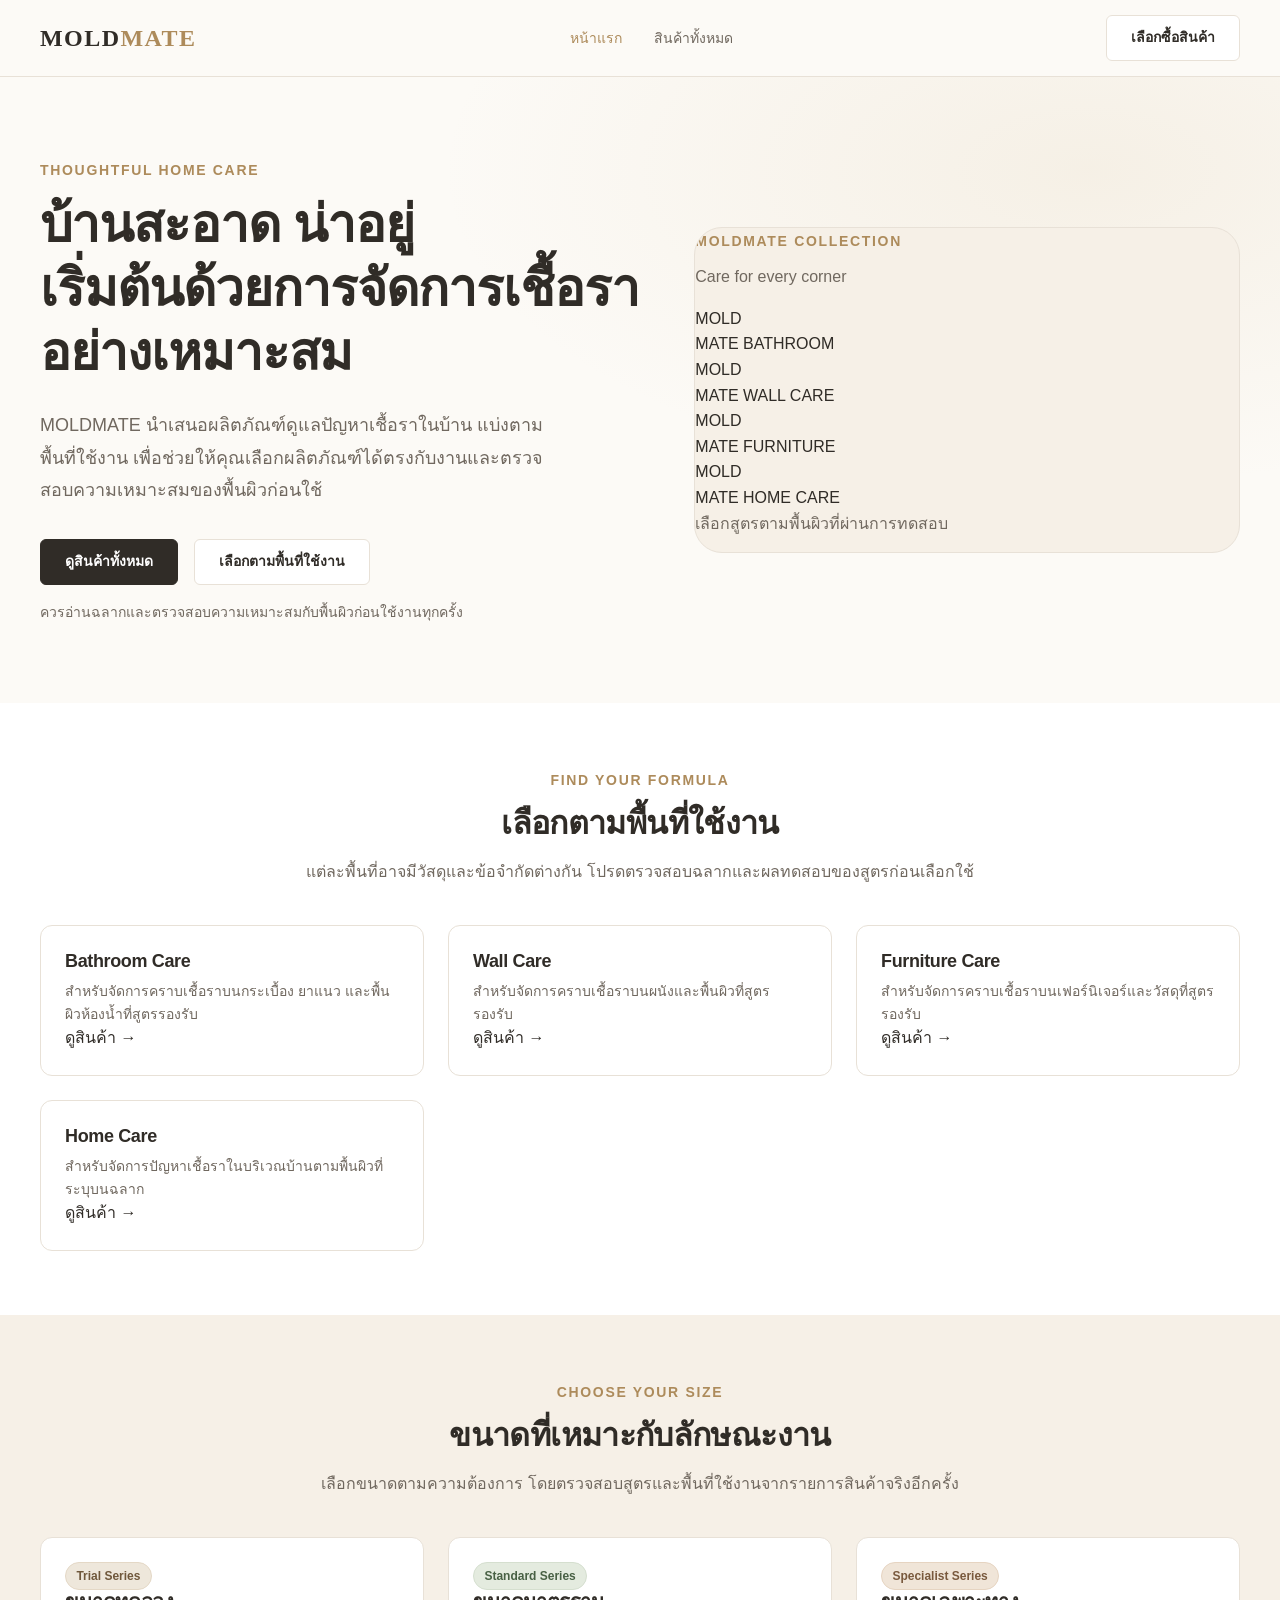
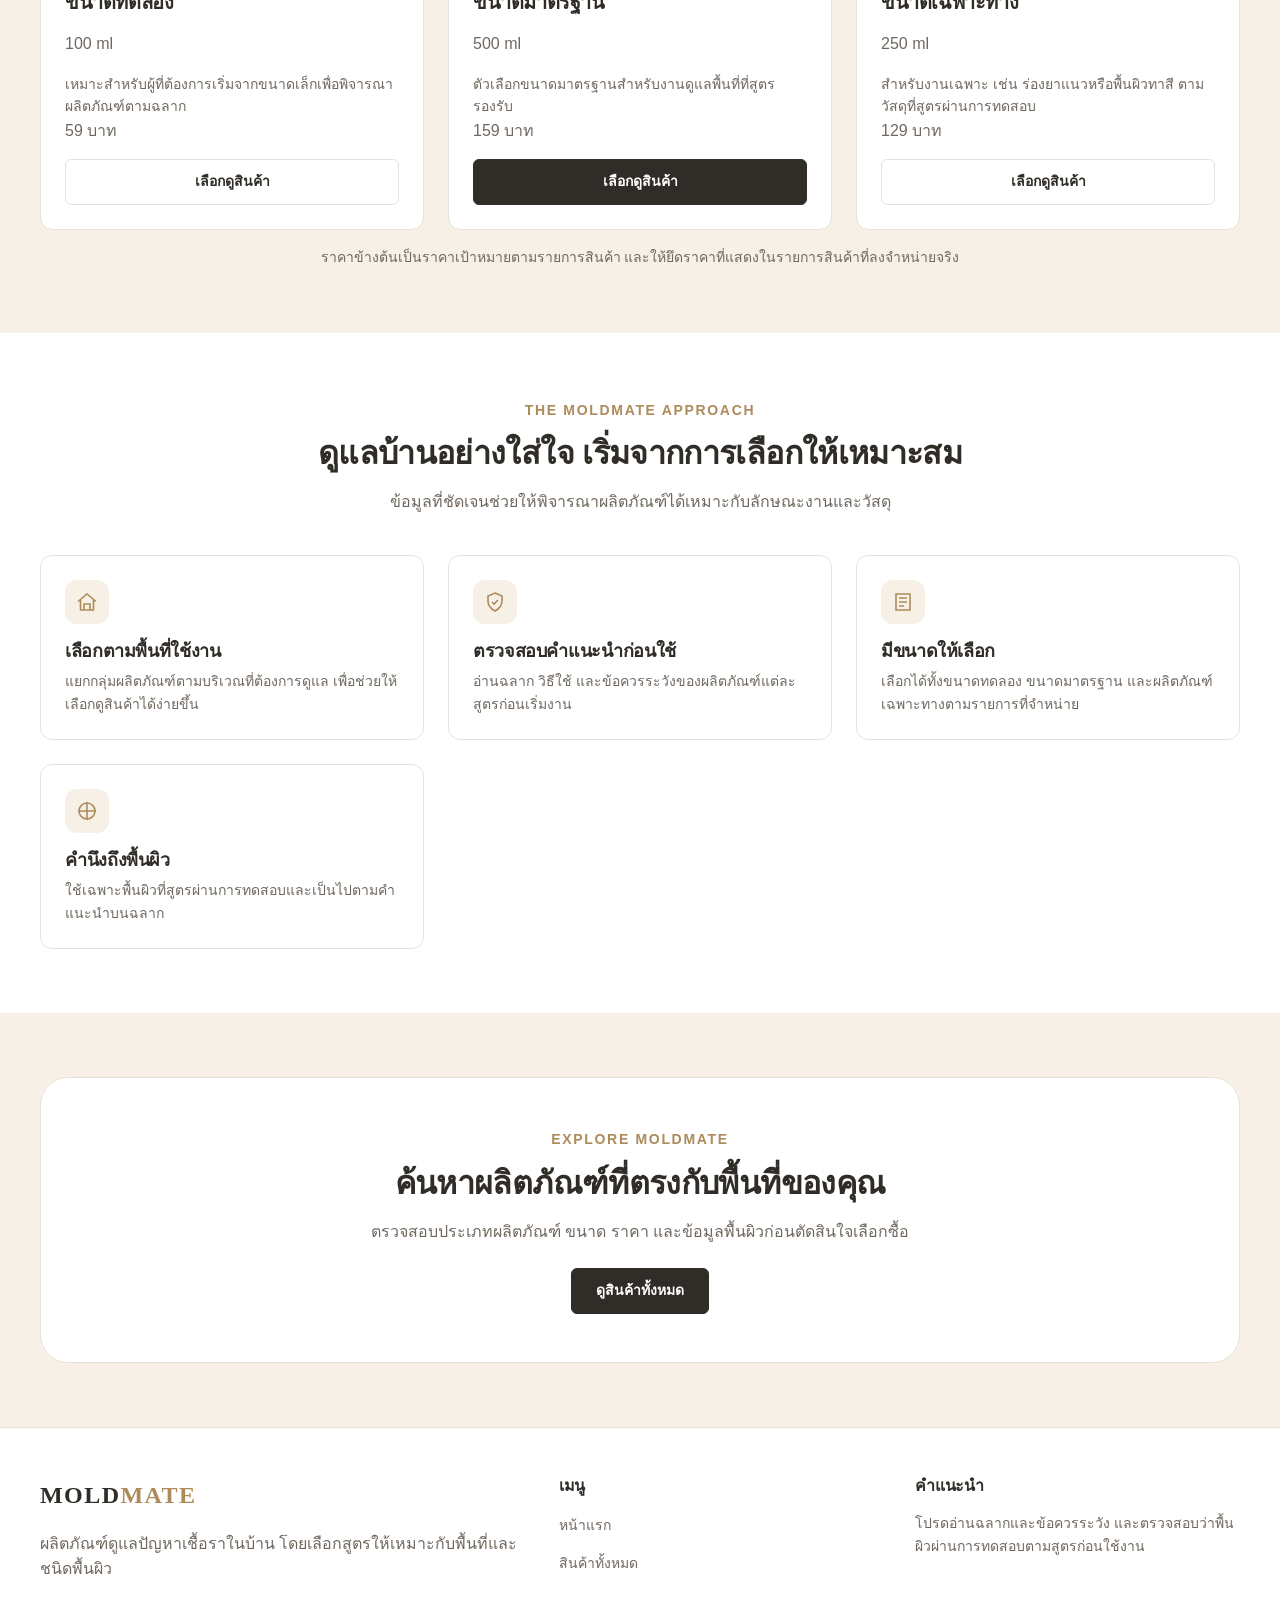
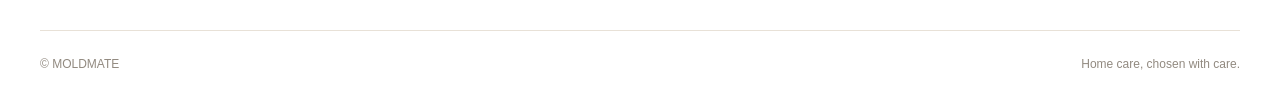
==== index.html @ 965f2d97 "Add files via upload" ====
<!doctype html>
<html lang="th">
<head>
  <meta charset="utf-8">
  <meta name="viewport" content="width=device-width, initial-scale=1">
  <meta name="theme-color" content="#fcfaf6">
  <meta name="description" content="MOLDMATE ผลิตภัณฑ์ดูแลปัญหาเชื้อราในบ้าน เลือกสูตรตามพื้นที่ใช้งานและชนิดพื้นผิวที่รองรับ">
  <title>MOLDMATE | บ้านสะอาด น่าอยู่</title>
  <link rel="stylesheet" href="style.css">
  <script src="script.js" defer></script>
</head>
<body>
  <header class="site-header">
    <div class="container header-inner">
      <a class="site-logo" href="index.html" aria-label="MOLDMATE หน้าแรก">MOLD<span>MATE</span></a>
      <nav class="site-nav" aria-label="เมนูหลัก">
        <a href="index.html" aria-current="page">หน้าแรก</a>
        <a href="product.html">สินค้าทั้งหมด</a>
      </nav>
      <div class="header-actions">
        <a class="btn btn-secondary" href="product.html">เลือกซื้อสินค้า</a>
      </div>
    </div>
  </header>

  <main>
    <section class="hero">
      <div class="container hero-inner">
        <div class="hero-content">
          <span class="eyebrow">Thoughtful Home Care</span>
          <h1 class="hero-title">บ้านสะอาด น่าอยู่<br>เริ่มต้นด้วยการจัดการเชื้อราอย่างเหมาะสม</h1>
          <p class="hero-description">
            MOLDMATE นำเสนอผลิตภัณฑ์ดูแลปัญหาเชื้อราในบ้าน แบ่งตามพื้นที่ใช้งาน
            เพื่อช่วยให้คุณเลือกผลิตภัณฑ์ได้ตรงกับงานและตรวจสอบความเหมาะสมของพื้นผิวก่อนใช้
          </p>
          <div class="flex flex-wrap gap-md">
            <a class="btn btn-primary" href="product.html">ดูสินค้าทั้งหมด</a>
            <a class="btn btn-secondary" href="#product-types">เลือกตามพื้นที่ใช้งาน</a>
          </div>
          <p class="text-small mt-4 mb-0">ควรอ่านฉลากและตรวจสอบความเหมาะสมกับพื้นผิวก่อนใช้งานทุกครั้ง</p>
        </div>

        <div class="hero-media" aria-label="แนวคิดผลิตภัณฑ์ MOLDMATE">
          <div class="hero-collection" role="img" aria-label="ภาพประกอบแนวคิดผลิตภัณฑ์ดูแลบ้าน 4 ประเภท">
            <div class="hero-collection-heading">
              <span class="eyebrow">MOLDMATE COLLECTION</span>
              <p>Care for every corner</p>
            </div>
            <div class="hero-bottles">
              <div class="hero-bottle hero-bottle--bathroom">
                <span class="bottle-cap"></span>
                <span class="bottle-label">MOLD<br>MATE</span>
                <span class="bottle-subtitle">BATHROOM</span>
              </div>
              <div class="hero-bottle hero-bottle--wall">
                <span class="bottle-cap"></span>
                <span class="bottle-label">MOLD<br>MATE</span>
                <span class="bottle-subtitle">WALL CARE</span>
              </div>
              <div class="hero-bottle hero-bottle--furniture">
                <span class="bottle-cap"></span>
                <span class="bottle-label">MOLD<br>MATE</span>
                <span class="bottle-subtitle">FURNITURE</span>
              </div>
              <div class="hero-bottle hero-bottle--home">
                <span class="bottle-cap"></span>
                <span class="bottle-label">MOLD<br>MATE</span>
                <span class="bottle-subtitle">HOME CARE</span>
              </div>
            </div>
            <p class="hero-collection-note">เลือกสูตรตามพื้นผิวที่ผ่านการทดสอบ</p>
          </div>
        </div>
      </div>
    </section>

    <section class="section section--white" id="product-types">
      <div class="container">
        <div class="section-header">
          <span class="eyebrow">Find Your Formula</span>
          <h2 class="section-title">เลือกตามพื้นที่ใช้งาน</h2>
          <p class="section-description">
            แต่ละพื้นที่อาจมีวัสดุและข้อจำกัดต่างกัน โปรดตรวจสอบฉลากและผลทดสอบของสูตรก่อนเลือกใช้
          </p>
        </div>

        <div class="feature-grid category-grid">
          <article class="feature-card category-card category-card--bathroom">
            <span class="category-mark" aria-hidden="true"></span>
            <h3 class="feature-title">Bathroom Care</h3>
            <p class="feature-description">สำหรับจัดการคราบเชื้อราบนกระเบื้อง ยาแนว และพื้นผิวห้องน้ำที่สูตรรองรับ</p>
            <a class="category-link" href="product.html?category=bathroom">ดูสินค้า <span aria-hidden="true">→</span></a>
          </article>

          <article class="feature-card category-card category-card--wall">
            <span class="category-mark" aria-hidden="true"></span>
            <h3 class="feature-title">Wall Care</h3>
            <p class="feature-description">สำหรับจัดการคราบเชื้อราบนผนังและพื้นผิวที่สูตรรองรับ</p>
            <a class="category-link" href="product.html?category=wall">ดูสินค้า <span aria-hidden="true">→</span></a>
          </article>

          <article class="feature-card category-card category-card--furniture">
            <span class="category-mark" aria-hidden="true"></span>
            <h3 class="feature-title">Furniture Care</h3>
            <p class="feature-description">สำหรับจัดการคราบเชื้อราบนเฟอร์นิเจอร์และวัสดุที่สูตรรองรับ</p>
            <a class="category-link" href="product.html?category=furniture">ดูสินค้า <span aria-hidden="true">→</span></a>
          </article>

          <article class="feature-card category-card category-card--home">
            <span class="category-mark" aria-hidden="true"></span>
            <h3 class="feature-title">Home Care</h3>
            <p class="feature-description">สำหรับจัดการปัญหาเชื้อราในบริเวณบ้านตามพื้นผิวที่ระบุบนฉลาก</p>
            <a class="category-link" href="product.html?category=home">ดูสินค้า <span aria-hidden="true">→</span></a>
          </article>
        </div>
      </div>
    </section>

    <section class="section section--cream" id="product-sizes">
      <div class="container">
        <div class="section-header">
          <span class="eyebrow">Choose Your Size</span>
          <h2 class="section-title">ขนาดที่เหมาะกับลักษณะงาน</h2>
          <p class="section-description">เลือกขนาดตามความต้องการ โดยตรวจสอบสูตรและพื้นที่ใช้งานจากรายการสินค้าจริงอีกครั้ง</p>
        </div>

        <div class="feature-grid size-grid">
          <article class="feature-card size-card">
            <span class="product-badge product-badge--trial">Trial Series</span>
            <h3 class="size-card-title">ขนาดทดลอง</h3>
            <p class="size-card-volume">100 ml</p>
            <p class="feature-description">เหมาะสำหรับผู้ที่ต้องการเริ่มจากขนาดเล็กเพื่อพิจารณาผลิตภัณฑ์ตามฉลาก</p>
            <p class="size-card-price">59 บาท</p>
            <a class="btn btn-secondary btn-block" href="product.html">เลือกดูสินค้า</a>
          </article>

          <article class="feature-card size-card size-card--featured">
            <span class="product-badge product-badge--standard">Standard Series</span>
            <h3 class="size-card-title">ขนาดมาตรฐาน</h3>
            <p class="size-card-volume">500 ml</p>
            <p class="feature-description">ตัวเลือกขนาดมาตรฐานสำหรับงานดูแลพื้นที่ที่สูตรรองรับ</p>
            <p class="size-card-price">159 บาท</p>
            <a class="btn btn-primary btn-block" href="product.html">เลือกดูสินค้า</a>
          </article>

          <article class="feature-card size-card">
            <span class="product-badge product-badge--specialist">Specialist Series</span>
            <h3 class="size-card-title">ขนาดเฉพาะทาง</h3>
            <p class="size-card-volume">250 ml</p>
            <p class="feature-description">สำหรับงานเฉพาะ เช่น ร่องยาแนวหรือพื้นผิวทาสี ตามวัสดุที่สูตรผ่านการทดสอบ</p>
            <p class="size-card-price">129 บาท</p>
            <a class="btn btn-secondary btn-block" href="product.html?category=specialist">เลือกดูสินค้า</a>
          </article>
        </div>
        <p class="text-small text-center mt-4 mb-0">ราคาข้างต้นเป็นราคาเป้าหมายตามรายการสินค้า และให้ยึดราคาที่แสดงในรายการสินค้าที่ลงจำหน่ายจริง</p>
      </div>
    </section>

    <section class="section section--white" id="brand-values">
      <div class="container">
        <div class="section-header">
          <span class="eyebrow">The MOLDMATE Approach</span>
          <h2 class="section-title">ดูแลบ้านอย่างใส่ใจ เริ่มจากการเลือกให้เหมาะสม</h2>
          <p class="section-description">ข้อมูลที่ชัดเจนช่วยให้พิจารณาผลิตภัณฑ์ได้เหมาะกับลักษณะงานและวัสดุ</p>
        </div>

        <div class="feature-grid">
          <article class="feature-card">
            <span class="feature-icon" aria-hidden="true">
              <svg viewBox="0 0 24 24" width="24" height="24" fill="none" stroke="currentColor" stroke-width="1.6"><path d="M3 11.5 12 4l9 7.5"/><path d="M5.5 10v10h13V10M9 20v-6h6v6"/></svg>
            </span>
            <h3 class="feature-title">เลือกตามพื้นที่ใช้งาน</h3>
            <p class="feature-description">แยกกลุ่มผลิตภัณฑ์ตามบริเวณที่ต้องการดูแล เพื่อช่วยให้เลือกดูสินค้าได้ง่ายขึ้น</p>
          </article>

          <article class="feature-card">
            <span class="feature-icon" aria-hidden="true">
              <svg viewBox="0 0 24 24" width="24" height="24" fill="none" stroke="currentColor" stroke-width="1.6"><path d="M12 3 19 6v5c0 4.5-2.9 7.8-7 10-4.1-2.2-7-5.5-7-10V6l7-3Z"/><path d="m9 12 2 2 4-4"/></svg>
            </span>
            <h3 class="feature-title">ตรวจสอบคำแนะนำก่อนใช้</h3>
            <p class="feature-description">อ่านฉลาก วิธีใช้ และข้อควรระวังของผลิตภัณฑ์แต่ละสูตรก่อนเริ่มงาน</p>
          </article>

          <article class="feature-card">
            <span class="feature-icon" aria-hidden="true">
              <svg viewBox="0 0 24 24" width="24" height="24" fill="none" stroke="currentColor" stroke-width="1.6"><path d="M5 4h14v16H5z"/><path d="M8 8h8M8 12h8M8 16h5"/></svg>
            </span>
            <h3 class="feature-title">มีขนาดให้เลือก</h3>
            <p class="feature-description">เลือกได้ทั้งขนาดทดลอง ขนาดมาตรฐาน และผลิตภัณฑ์เฉพาะทางตามรายการที่จำหน่าย</p>
          </article>

          <article class="feature-card">
            <span class="feature-icon" aria-hidden="true">
              <svg viewBox="0 0 24 24" width="24" height="24" fill="none" stroke="currentColor" stroke-width="1.6"><path d="M12 3v18M3 12h18"/><circle cx="12" cy="12" r="8"/></svg>
            </span>
            <h3 class="feature-title">คำนึงถึงพื้นผิว</h3>
            <p class="feature-description">ใช้เฉพาะพื้นผิวที่สูตรผ่านการทดสอบและเป็นไปตามคำแนะนำบนฉลาก</p>
          </article>
        </div>
      </div>
    </section>

    <section class="cta-section">
      <div class="container">
        <div class="cta-panel">
          <span class="eyebrow">Explore MOLDMATE</span>
          <h2 class="cta-title">ค้นหาผลิตภัณฑ์ที่ตรงกับพื้นที่ของคุณ</h2>
          <p class="cta-description">ตรวจสอบประเภทผลิตภัณฑ์ ขนาด ราคา และข้อมูลพื้นผิวก่อนตัดสินใจเลือกซื้อ</p>
          <a class="btn btn-primary" href="product.html">ดูสินค้าทั้งหมด</a>
        </div>
      </div>
    </section>
  </main>

  <footer class="site-footer">
    <div class="container">
      <div class="footer-grid">
        <div>
          <a class="site-logo" href="index.html">MOLD<span>MATE</span></a>
          <p class="mt-4">ผลิตภัณฑ์ดูแลปัญหาเชื้อราในบ้าน โดยเลือกสูตรให้เหมาะกับพื้นที่และชนิดพื้นผิว</p>
        </div>
        <div>
          <h2 class="footer-heading">เมนู</h2>
          <ul class="footer-links">
            <li><a href="index.html">หน้าแรก</a></li>
            <li><a href="product.html">สินค้าทั้งหมด</a></li>
          </ul>
        </div>
        <div>
          <h2 class="footer-heading">คำแนะนำ</h2>
          <p class="text-small">โปรดอ่านฉลากและข้อควรระวัง และตรวจสอบว่าพื้นผิวผ่านการทดสอบตามสูตรก่อนใช้งาน</p>
        </div>
      </div>
      <div class="footer-bottom">
        <span>© MOLDMATE</span>
        <span>Home care, chosen with care.</span>
      </div>
    </div>
  </footer>
</body>
</html>
---- style.css ----
/* ========================================
   MOLDMATE - Global Stylesheet
   Modern, clean and professional home care
   ======================================== */

/* 1. Design Tokens */
:root {
  --color-white: #ffffff;
  --color-ivory: #fcfaf6;
  --color-cream: #f6f0e7;
  --color-beige: #e9dece;
  --color-bronze: #ad8b5b;
  --color-gold-light: #d8c29b;

  --color-text: #302c27;
  --color-text-secondary: #70685f;
  --color-text-muted: #928a80;
  --color-border: #e8e1d7;
  --color-surface: #ffffff;
  --color-surface-alt: #f8f5ef;

  --color-bathroom: #b94d4d;
  --color-wall: #648363;
  --color-furniture: #ae8c6c;
  --color-home: #547ca7;
  --color-grout: #a85c55;
  --color-painted-surface: #6d8b6a;

  --color-trial: #eee7db;
  --color-standard: #e4ebdf;
  --color-specialist: #f0e5d8;

  --font-body: "Noto Sans Thai", "Tahoma", sans-serif;
  --font-heading: "Noto Sans Thai", "Georgia", serif;
  --font-brand: "Georgia", "Times New Roman", serif;

  --font-size-xs: 0.75rem;
  --font-size-sm: 0.875rem;
  --font-size-base: 1rem;
  --font-size-lg: 1.125rem;
  --font-size-xl: 1.25rem;
  --font-size-2xl: 1.5rem;
  --font-size-3xl: 2rem;
  --font-size-4xl: clamp(2rem, 4vw, 3.5rem);

  --line-height-tight: 1.25;
  --line-height-normal: 1.6;
  --line-height-loose: 1.8;

  --space-1: 0.25rem;
  --space-2: 0.5rem;
  --space-3: 0.75rem;
  --space-4: 1rem;
  --space-5: 1.25rem;
  --space-6: 1.5rem;
  --space-8: 2rem;
  --space-10: 2.5rem;
  --space-12: 3rem;
  --space-16: 4rem;
  --space-20: 5rem;

  --container-width: 1200px;
  --container-padding: 1.5rem;
  --header-height: 76px;

  --border-width: 1px;
  --radius-sm: 6px;
  --radius-md: 12px;
  --radius-lg: 20px;
  --radius-xl: 28px;
  --radius-pill: 999px;

  --shadow-sm: 0 2px 8px rgb(48 44 39 / 5%);
  --shadow-md: 0 8px 24px rgb(48 44 39 / 8%);
  --shadow-lg: 0 16px 40px rgb(48 44 39 / 12%);

  --transition-fast: 180ms ease;
  --transition-normal: 280ms ease;
  --focus-ring: 0 0 0 3px rgb(173 139 91 / 30%);
}

/* 2. Reset and Base */
*,
*::before,
*::after {
  box-sizing: border-box;
}

html {
  scroll-behavior: smooth;
  scroll-padding-top: calc(var(--header-height) + 1rem);
  -webkit-text-size-adjust: 100%;
}

body {
  margin: 0;
  background-color: var(--color-ivory);
  color: var(--color-text);
  font-family: var(--font-body);
  font-size: var(--font-size-base);
  line-height: var(--line-height-normal);
  -webkit-font-smoothing: antialiased;
  -moz-osx-font-smoothing: grayscale;
}

img,
picture,
video,
svg {
  display: block;
  max-width: 100%;
}

img {
  height: auto;
}

button,
input,
select,
textarea {
  font: inherit;
}

button,
select {
  cursor: pointer;
}

button {
  color: inherit;
}

a {
  color: inherit;
  text-decoration: none;
}

p,
h1,
h2,
h3,
h4,
h5,
h6 {
  margin-top: 0;
}

ul,
ol {
  padding-left: 1.5rem;
}

[hidden] {
  display: none !important;
}

::selection {
  background: var(--color-beige);
  color: var(--color-text);
}

:focus-visible {
  outline: none;
  box-shadow: var(--focus-ring);
}

/* 3. Typography */
h1,
h2,
h3,
h4,
h5,
h6 {
  margin-bottom: var(--space-4);
  font-weight: 600;
  line-height: var(--line-height-tight);
  letter-spacing: -0.02em;
}

h1 { font-size: var(--font-size-4xl); }
h2 { font-size: var(--font-size-3xl); }
h3 { font-size: var(--font-size-xl); }
h4 { font-size: var(--font-size-lg); }

p {
  margin-bottom: var(--space-4);
  color: var(--color-text-secondary);
}

small,
.text-small {
  font-size: var(--font-size-sm);
}

.text-muted { color: var(--color-text-muted); }
.text-secondary { color: var(--color-text-secondary); }
.text-center { text-align: center; }

.eyebrow {
  display: inline-block;
  margin-bottom: var(--space-3);
  color: var(--color-bronze);
  font-size: var(--font-size-sm);
  font-weight: 600;
  letter-spacing: 0.12em;
  text-transform: uppercase;
}

.section-title {
  margin-bottom: var(--space-4);
  color: var(--color-text);
}

.section-description {
  max-width: 680px;
  margin-right: auto;
  margin-left: auto;
  color: var(--color-text-secondary);
}

.brand-name {
  font-family: var(--font-brand);
  font-size: 1.75rem;
  font-weight: 700;
  letter-spacing: 0.06em;
}

/* 4. Layout */
.container {
  width: min(
    calc(100% - 2 * var(--container-padding)),
    var(--container-width)
  );
  margin-inline: auto;
}

.section { padding-block: var(--space-16); }
.section--cream { background-color: var(--color-cream); }
.section--white { background-color: var(--color-white); }

.section-header {
  margin-bottom: var(--space-10);
  text-align: center;
}

.stack > * + * { margin-top: var(--space-4); }
.flex { display: flex; }
.flex-wrap { flex-wrap: wrap; }
.items-center { align-items: center; }
.justify-between { justify-content: space-between; }
.gap-sm { gap: var(--space-2); }
.gap-md { gap: var(--space-4); }
.gap-lg { gap: var(--space-8); }

/* 5. Header and Navigation */
.site-header {
  position: sticky;
  z-index: 100;
  top: 0;
  width: 100%;
  min-height: var(--header-height);
  border-bottom: var(--border-width) solid var(--color-border);
  background-color: rgb(252 250 246 / 95%);
  backdrop-filter: blur(12px);
}

.header-inner {
  display: flex;
  min-height: var(--header-height);
  align-items: center;
  justify-content: space-between;
  gap: var(--space-6);
}

.site-logo {
  flex-shrink: 0;
  color: var(--color-text);
  font-family: var(--font-brand);
  font-size: 1.5rem;
  font-weight: 700;
  letter-spacing: 0.06em;
}

.site-logo span { color: var(--color-bronze); }

.site-nav {
  display: flex;
  align-items: center;
  gap: var(--space-8);
}

.site-nav a {
  color: var(--color-text-secondary);
  font-size: var(--font-size-sm);
  transition: color var(--transition-fast);
}

.site-nav a:hover,
.site-nav a[aria-current="page"] {
  color: var(--color-bronze);
}

.header-actions {
  display: flex;
  align-items: center;
  gap: var(--space-3);
}

/* 6. Hero Section */
.hero {
  overflow: hidden;
  padding-block: var(--space-20);
  background:
    radial-gradient(
      ellipse at 85% 15%,
      rgb(216 194 155 / 18%),
      transparent 42%
    ),
    var(--color-ivory);
}

.hero-inner {
  display: grid;
  grid-template-columns: minmax(0, 1fr) minmax(0, 0.9fr);
  align-items: center;
  gap: var(--space-12);
}

.hero-content { max-width: 600px; }

.hero-title {
  margin-bottom: var(--space-6);
  font-size: var(--font-size-4xl);
}

.hero-description {
  max-width: 520px;
  margin-bottom: var(--space-8);
  font-size: var(--font-size-lg);
  line-height: var(--line-height-loose);
}

.hero-media {
  overflow: hidden;
  border: var(--border-width) solid var(--color-border);
  border-radius: var(--radius-xl);
  background-color: var(--color-cream);
}

.hero-media img {
  width: 100%;
  aspect-ratio: 4 / 3;
  object-fit: cover;
}

/* 7. Buttons */
.btn {
  display: inline-flex;
  min-height: 46px;
  align-items: center;
  justify-content: center;
  gap: var(--space-2);
  padding: 0.75rem 1.5rem;
  border: var(--border-width) solid transparent;
  border-radius: var(--radius-sm);
  font-size: var(--font-size-sm);
  font-weight: 600;
  line-height: 1.4;
  text-align: center;
  transition:
    background-color var(--transition-fast),
    border-color var(--transition-fast),
    color var(--transition-fast),
    box-shadow var(--transition-fast);
}

.btn-primary {
  border-color: var(--color-text);
  background-color: var(--color-text);
  color: var(--color-white);
}

.btn-primary:hover {
  border-color: #4b4238;
  background-color: #4b4238;
}

.btn-secondary {
  border-color: var(--color-border);
  background-color: var(--color-white);
  color: var(--color-text);
}

.btn-secondary:hover {
  border-color: var(--color-bronze);
  background-color: var(--color-cream);
}

.btn-accent {
  border-color: var(--color-bronze);
  background-color: var(--color-bronze);
  color: var(--color-white);
}

.btn-accent:hover {
  border-color: #927247;
  background-color: #927247;
}

.btn:disabled,
.btn[aria-disabled="true"] {
  cursor: not-allowed;
  opacity: 0.55;
}

.btn-block { width: 100%; }

/* 8. Product Collection and Grid */
.product-section { padding-block: var(--space-16); }

.product-grid {
  display: grid;
  grid-template-columns: repeat(4, minmax(0, 1fr));
  gap: var(--space-6);
}

.product-group { margin-bottom: var(--space-12); }
.product-group:last-child { margin-bottom: 0; }

.product-group-header {
  display: flex;
  align-items: center;
  justify-content: space-between;
  gap: var(--space-4);
  margin-bottom: var(--space-6);
  padding-bottom: var(--space-4);
  border-bottom: var(--border-width) solid var(--color-border);
}

.product-group-title {
  margin-bottom: 0;
  font-size: var(--font-size-2xl);
}

.product-group-description {
  margin-top: var(--space-2);
  margin-bottom: 0;
  font-size: var(--font-size-sm);
}

/* 9. Product Cards */
.product-card {
  display: flex;
  min-width: 0;
  flex-direction: column;
  overflow: hidden;
  border: var(--border-width) solid var(--color-border);
  border-radius: var(--radius-md);
  background-color: var(--color-surface);
  box-shadow: var(--shadow-sm);
  transition:
    transform var(--transition-normal),
    box-shadow var(--transition-normal),
    border-color var(--transition-normal);
}

.product-card:hover {
  transform: translateY(-3px);
  border-color: var(--color-beige);
  box-shadow: var(--shadow-md);
}

.product-card-media {
  position: relative;
  overflow: hidden;
  background-color: var(--color-surface-alt);
  aspect-ratio: 4 / 3;
}

.product-card-image {
  width: 100%;
  height: 100%;
  object-fit: contain;
  padding: var(--space-4);
  transition: transform var(--transition-normal);
}

.product-card:hover .product-card-image {
  transform: scale(1.035);
}

.product-card-body {
  display: flex;
  flex: 1;
  flex-direction: column;
  align-items: flex-start;
  padding: var(--space-5);
}

.product-card-category {
  margin-bottom: var(--space-2);
  color: var(--color-bronze);
  font-size: var(--font-size-xs);
  font-weight: 600;
  letter-spacing: 0.06em;
  text-transform: uppercase;
}

.product-card-title {
  margin-bottom: var(--space-3);
  font-size: var(--font-size-base);
  line-height: 1.5;
  overflow-wrap: anywhere;
}

.product-card-description {
  flex: 1;
  margin-bottom: var(--space-4);
  font-size: var(--font-size-sm);
  line-height: var(--line-height-normal);
  overflow-wrap: anywhere;
}

.product-card-meta {
  display: flex;
  width: 100%;
  align-items: center;
  justify-content: space-between;
  gap: var(--space-2);
  margin-bottom: var(--space-4);
}

.product-size {
  color: var(--color-text-secondary);
  font-size: var(--font-size-sm);
}

.product-price {
  color: var(--color-text);
  font-size: var(--font-size-xl);
  font-weight: 700;
  white-space: nowrap;
}

.product-card .btn { margin-top: auto; }

/* 10. Product Category Accents */
.product-card[data-category="Bathroom Care"] {
  --product-accent: var(--color-bathroom);
}

.product-card[data-category="Wall Care"] {
  --product-accent: var(--color-wall);
}

.product-card[data-category="Furniture Care"] {
  --product-accent: var(--color-furniture);
}

.product-card[data-category="Home Care"] {
  --product-accent: var(--color-home);
}

.product-card[data-category="Grout Care"] {
  --product-accent: var(--color-grout);
}

.product-card[data-category="Painted Surface"] {
  --product-accent: var(--color-painted-surface);
}

.product-card-category,
.product-card .product-accent {
  color: var(--product-accent, var(--color-bronze));
}

.product-card-accent-line {
  width: 36px;
  height: 3px;
  margin-bottom: var(--space-3);
  border: 0;
  background-color: var(--product-accent, var(--color-bronze));
}

/* 11. Usage Type Badges */
.product-badge {
  display: inline-flex;
  align-items: center;
  justify-content: center;
  padding: 0.3rem 0.65rem;
  border: var(--border-width) solid transparent;
  border-radius: var(--radius-pill);
  font-size: var(--font-size-xs);
  font-weight: 600;
  line-height: 1.4;
}

.product-badge--trial {
  border-color: #e4d8c6;
  background-color: var(--color-trial);
  color: #6f573b;
}

.product-badge--standard {
  border-color: #d5dfcf;
  background-color: var(--color-standard);
  color: #486044;
}

.product-badge--specialist {
  border-color: #e6d4c1;
  background-color: var(--color-specialist);
  color: #79593d;
}

/* 12. Product Filters */
.product-filters {
  display: flex;
  flex-wrap: wrap;
  align-items: center;
  justify-content: center;
  gap: var(--space-3);
  margin-bottom: var(--space-8);
}

.filter-button {
  min-height: 42px;
  padding: 0.6rem 1rem;
  border: var(--border-width) solid var(--color-border);
  border-radius: var(--radius-pill);
  background-color: var(--color-white);
  color: var(--color-text-secondary);
  font-size: var(--font-size-sm);
  transition:
    background-color var(--transition-fast),
    border-color var(--transition-fast),
    color var(--transition-fast);
}

.filter-button:hover,
.filter-button[aria-pressed="true"] {
  border-color: var(--color-bronze);
  background-color: var(--color-cream);
  color: var(--color-text);
}

/* 13. Forms and Inputs */
.form-group {
  display: flex;
  flex-direction: column;
  gap: var(--space-2);
  margin-bottom: var(--space-5);
}

.form-label {
  color: var(--color-text);
  font-size: var(--font-size-sm);
  font-weight: 600;
}

.form-input,
.form-select,
.form-textarea {
  width: 100%;
  min-height: 46px;
  padding: 0.75rem 1rem;
  border: var(--border-width) solid var(--color-border);
  border-radius: var(--radius-sm);
  background-color: var(--color-white);
  color: var(--color-text);
  transition:
    border-color var(--transition-fast),
    box-shadow var(--transition-fast);
}

.form-textarea {
  min-height: 120px;
  resize: vertical;
}

.form-input::placeholder,
.form-textarea::placeholder {
  color: var(--color-text-muted);
}

.form-input:focus,
.form-select:focus,
.form-textarea:focus {
  border-color: var(--color-bronze);
  outline: none;
  box-shadow: var(--focus-ring);
}

/* 14. Informational Panels */
.info-panel {
  padding: var(--space-6);
  border: var(--border-width) solid var(--color-border);
  border-radius: var(--radius-md);
  background-color: var(--color-white);
}

.info-panel--cream { background-color: var(--color-cream); }

.notice {
  padding: var(--space-4);
  border-left: 3px solid var(--color-bronze);
  background-color: var(--color-surface-alt);
  color: var(--color-text-secondary);
  font-size: var(--font-size-sm);
}

.notice p:last-child { margin-bottom: 0; }

/* 15. Benefits and Features */
.feature-grid {
  display: grid;
  grid-template-columns: repeat(3, minmax(0, 1fr));
  gap: var(--space-6);
}

.feature-card {
  padding: var(--space-6);
  border: var(--border-width) solid var(--color-border);
  border-radius: var(--radius-md);
  background-color: var(--color-white);
}

.feature-icon {
  display: inline-flex;
  width: 44px;
  height: 44px;
  align-items: center;
  justify-content: center;
  margin-bottom: var(--space-4);
  border-radius: var(--radius-md);
  background-color: var(--color-cream);
  color: var(--color-bronze);
}

.feature-title {
  margin-bottom: var(--space-2);
  font-size: var(--font-size-lg);
}

.feature-description {
  margin-bottom: 0;
  font-size: var(--font-size-sm);
}

/* 16. Call to Action */
.cta-section {
  padding-block: var(--space-16);
  background-color: var(--color-cream);
}

.cta-panel {
  padding: var(--space-12);
  border: var(--border-width) solid var(--color-border);
  border-radius: var(--radius-xl);
  background-color: var(--color-white);
  text-align: center;
}

.cta-title { margin-bottom: var(--space-4); }

.cta-description {
  max-width: 600px;
  margin-inline: auto;
  margin-bottom: var(--space-6);
}

/* 17. Footer */
.site-footer {
  padding-top: var(--space-12);
  padding-bottom: var(--space-8);
  border-top: var(--border-width) solid var(--color-border);
  background-color: var(--color-white);
}

.footer-grid {
  display: grid;
  grid-template-columns: 1.5fr 1fr 1fr;
  gap: var(--space-8);
  padding-bottom: var(--space-8);
}

.footer-heading {
  margin-bottom: var(--space-4);
  font-size: var(--font-size-base);
}

.footer-links {
  display: flex;
  flex-direction: column;
  gap: var(--space-3);
  padding: 0;
  list-style: none;
}

.footer-links a {
  color: var(--color-text-secondary);
  font-size: var(--font-size-sm);
  transition: color var(--transition-fast);
}

.footer-links a:hover { color: var(--color-bronze); }

.footer-bottom {
  display: flex;
  flex-wrap: wrap;
  align-items: center;
  justify-content: space-between;
  gap: var(--space-4);
  padding-top: var(--space-6);
  border-top: var(--border-width) solid var(--color-border);
  color: var(--color-text-muted);
  font-size: var(--font-size-xs);
}

/* 18. Utility Classes */
.w-full { width: 100%; }
.max-w-readable { max-width: 720px; }
.mx-auto { margin-inline: auto; }
.mt-4 { margin-top: var(--space-4); }
.mb-0 { margin-bottom: 0; }
.mb-4 { margin-bottom: var(--space-4); }
.mb-8 { margin-bottom: var(--space-8); }
.rounded { border-radius: var(--radius-md); }
.border { border: var(--border-width) solid var(--color-border); }
.bg-white { background-color: var(--color-white); }
.bg-cream { background-color: var(--color-cream); }

/* 19. Responsive: Tablet */
@media (max-width: 1024px) {
  :root { --container-padding: 1.25rem; }

  .product-grid {
    grid-template-columns: repeat(3, minmax(0, 1fr));
    gap: var(--space-5);
  }

  .hero-inner { gap: var(--space-8); }

  .feature-grid {
    grid-template-columns: repeat(2, minmax(0, 1fr));
  }

  .site-nav { gap: var(--space-4); }
}

/* 20. Responsive: Mobile */
@media (max-width: 768px) {
  :root {
    --header-height: 64px;
    --container-padding: 1rem;
  }

  .section { padding-block: var(--space-12); }
  .site-nav { gap: var(--space-3); }
  .site-nav a { font-size: var(--font-size-xs); }
  .header-inner { gap: var(--space-3); }
  .site-logo { font-size: 1.25rem; }
  .hero { padding-block: var(--space-12); }

  .hero-inner {
    grid-template-columns: 1fr;
    gap: var(--space-8);
  }

  .hero-content { max-width: 100%; }

  .hero-media {
    max-width: 560px;
    margin-inline: auto;
  }

  .product-grid {
    grid-template-columns: repeat(2, minmax(0, 1fr));
    gap: var(--space-4);
  }

  .product-card-body { padding: var(--space-4); }
  .product-card-title { font-size: var(--font-size-sm); }
  .product-card-description { font-size: var(--font-size-xs); }
  .product-price { font-size: var(--font-size-lg); }

  .product-group-header {
    align-items: flex-start;
    flex-direction: column;
  }

  .feature-grid { grid-template-columns: 1fr; }

  .footer-grid {
    grid-template-columns: repeat(2, minmax(0, 1fr));
  }

  .cta-panel { padding: var(--space-8); }
}

/* 21. Responsive: Small Mobile */
@media (max-width: 480px) {
  .brand-name { font-size: 1.25rem; }
  .site-nav { gap: var(--space-2); }

  .header-actions .btn {
    min-height: 40px;
    padding: 0.5rem 0.75rem;
    font-size: var(--font-size-xs);
  }

  .hero-description { font-size: var(--font-size-base); }

  .product-grid { gap: var(--space-3); }
  .product-card-body { padding: var(--space-3); }

  .product-card-meta {
    align-items: flex-start;
    flex-direction: column;
  }

  .product-price { font-size: var(--font-size-lg); }

  .product-card .btn {
    width: 100%;
    min-height: 42px;
    padding-inline: var(--space-2);
    font-size: var(--font-size-xs);
  }

  .product-filters { justify-content: flex-start; }

  .footer-grid {
    grid-template-columns: 1fr;
    gap: var(--space-6);
  }

  .footer-bottom {
    align-items: flex-start;
    flex-direction: column;
  }

  .cta-panel { padding: var(--space-6); }
}

/* 22. Accessibility and Reduced Motion */
@media (prefers-reduced-motion: reduce) {
  *,
  *::before,
  *::after {
    scroll-behavior: auto !important;
    animation-duration: 0.01ms !important;
    animation-iteration-count: 1 !important;
    transition-duration: 0.01ms !important;
  }
}
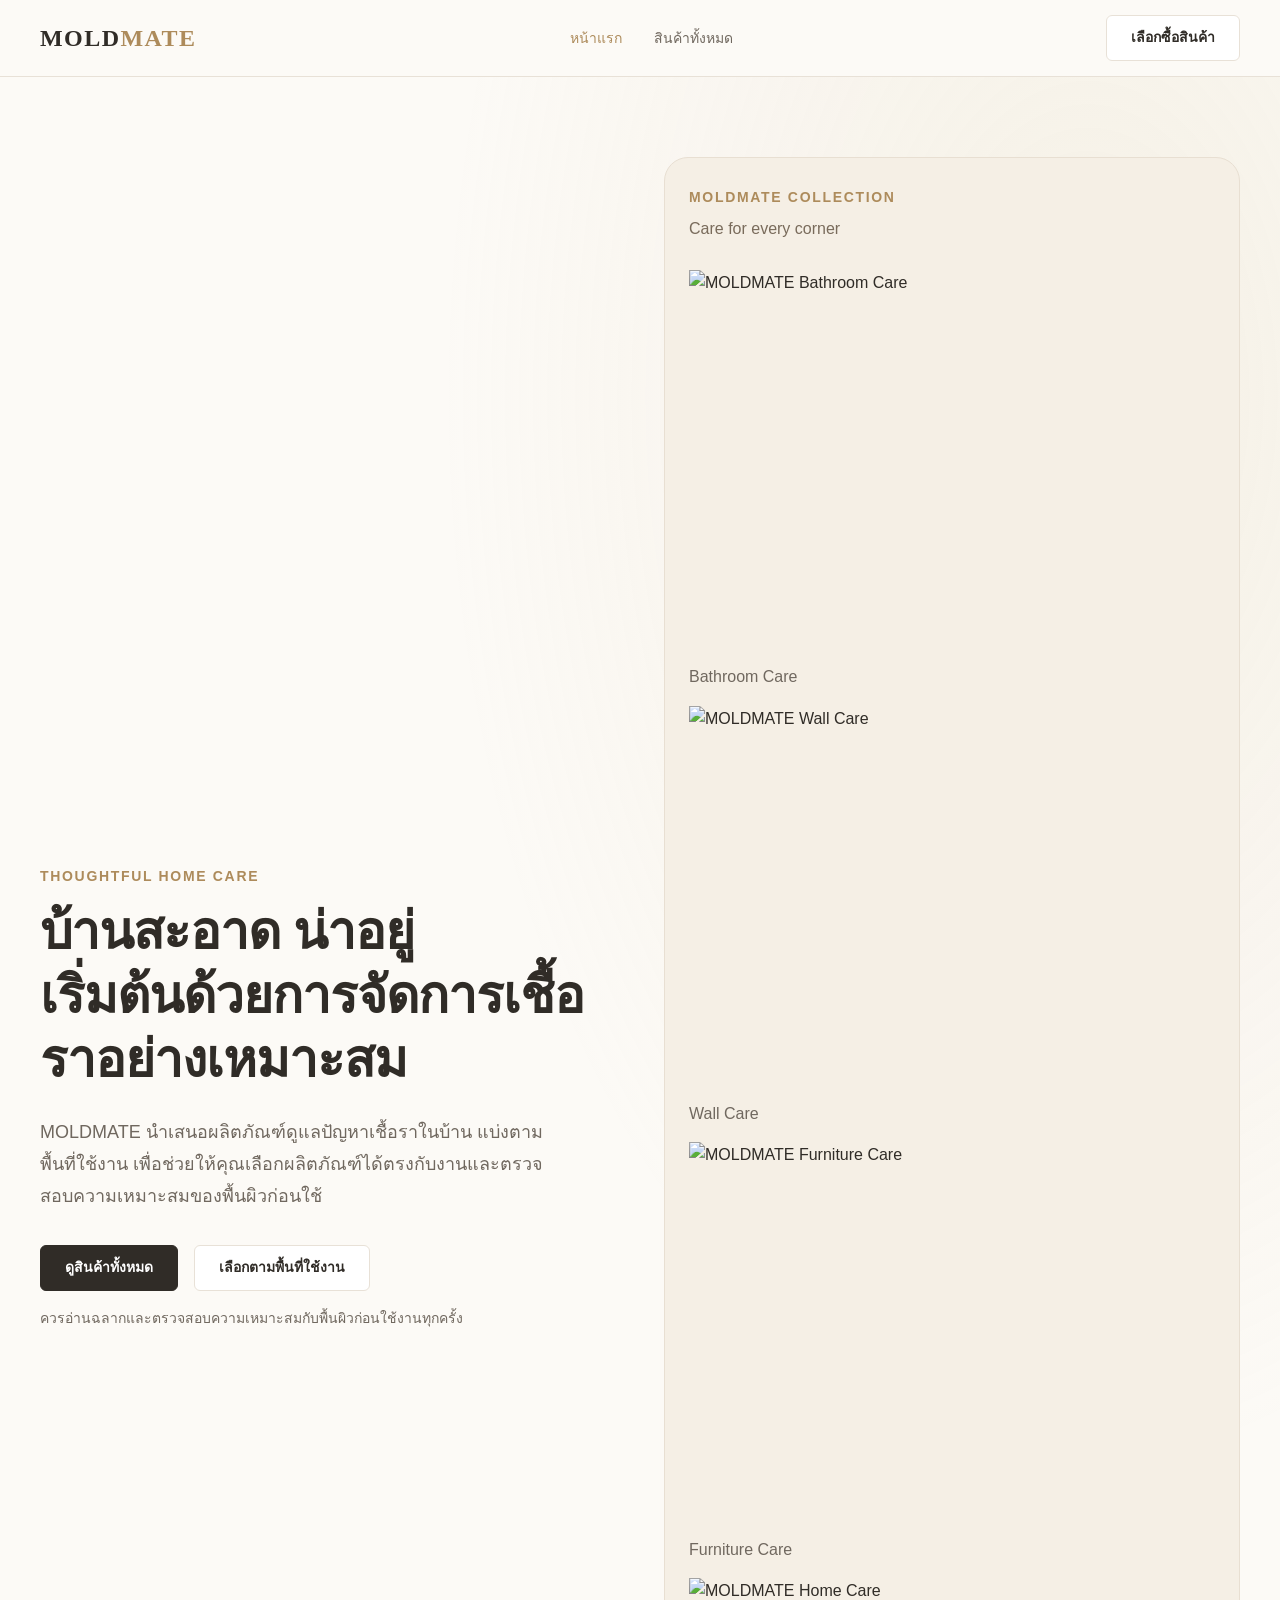
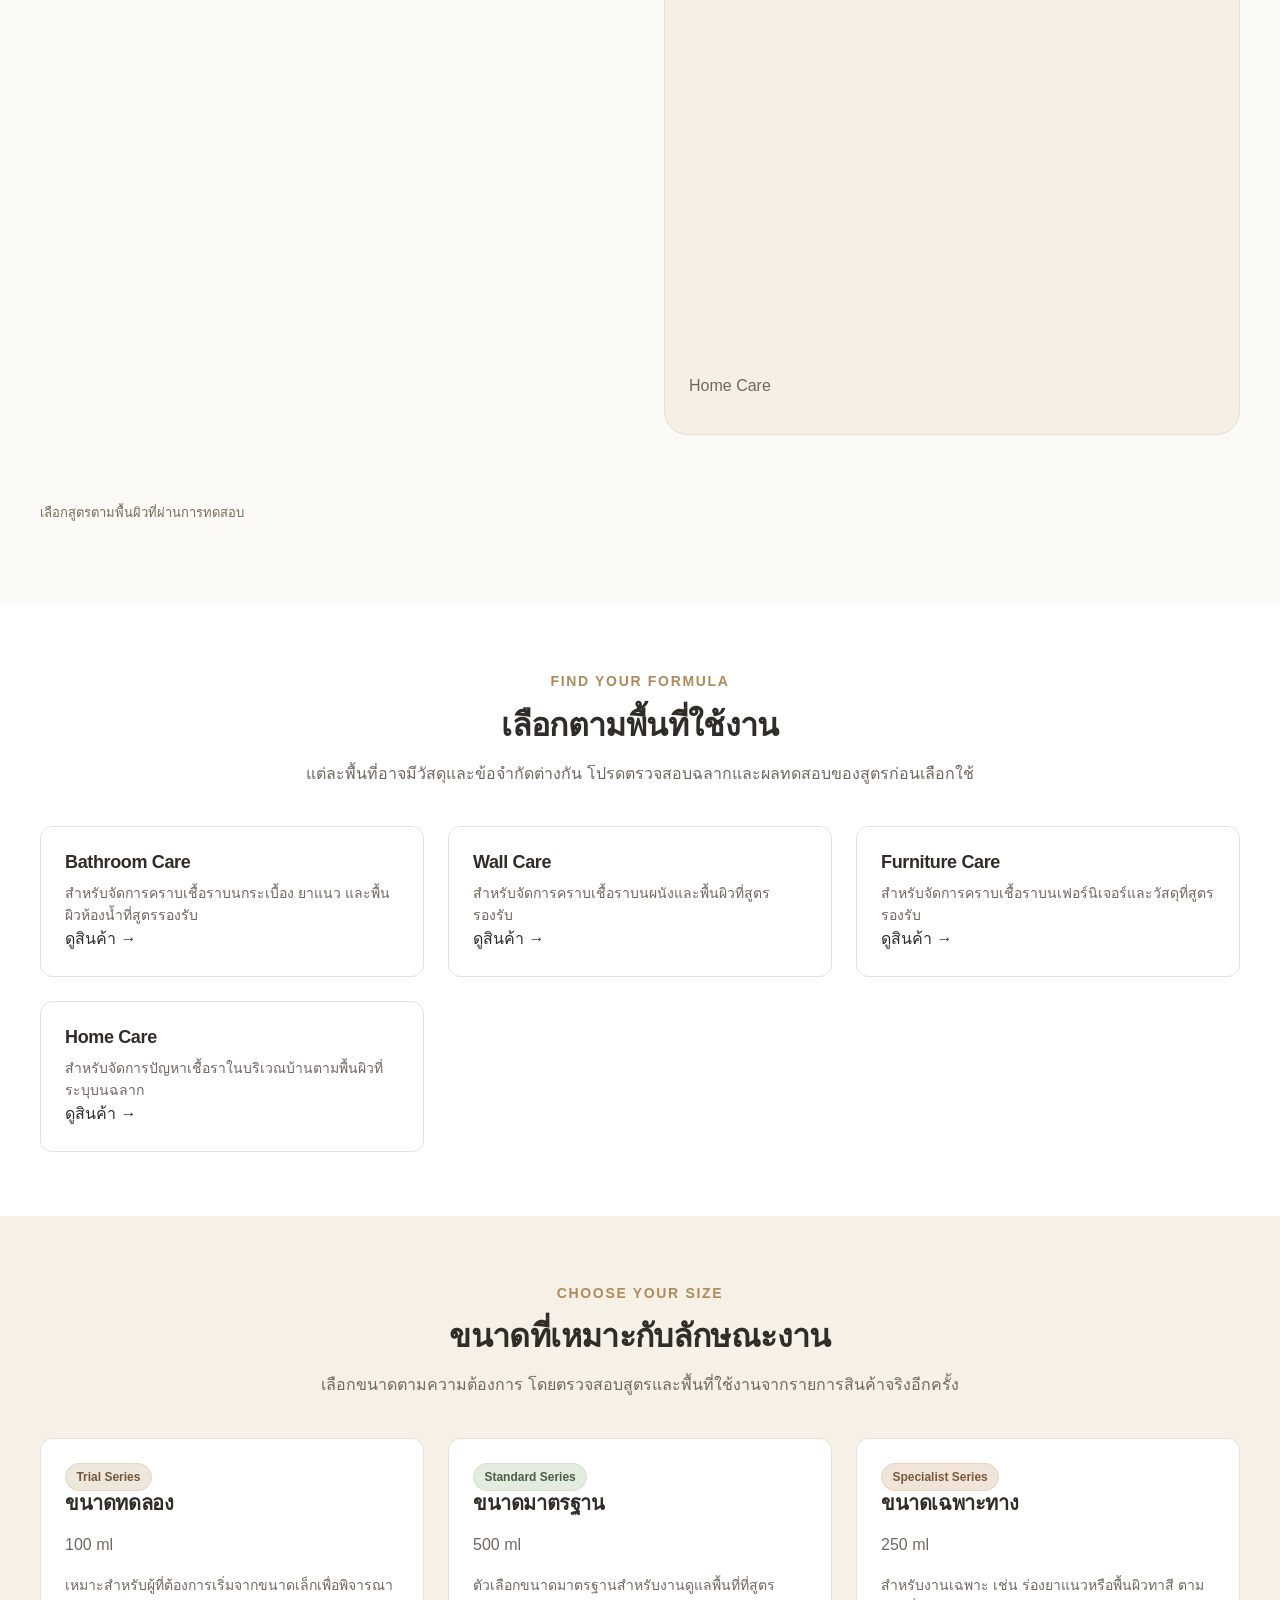
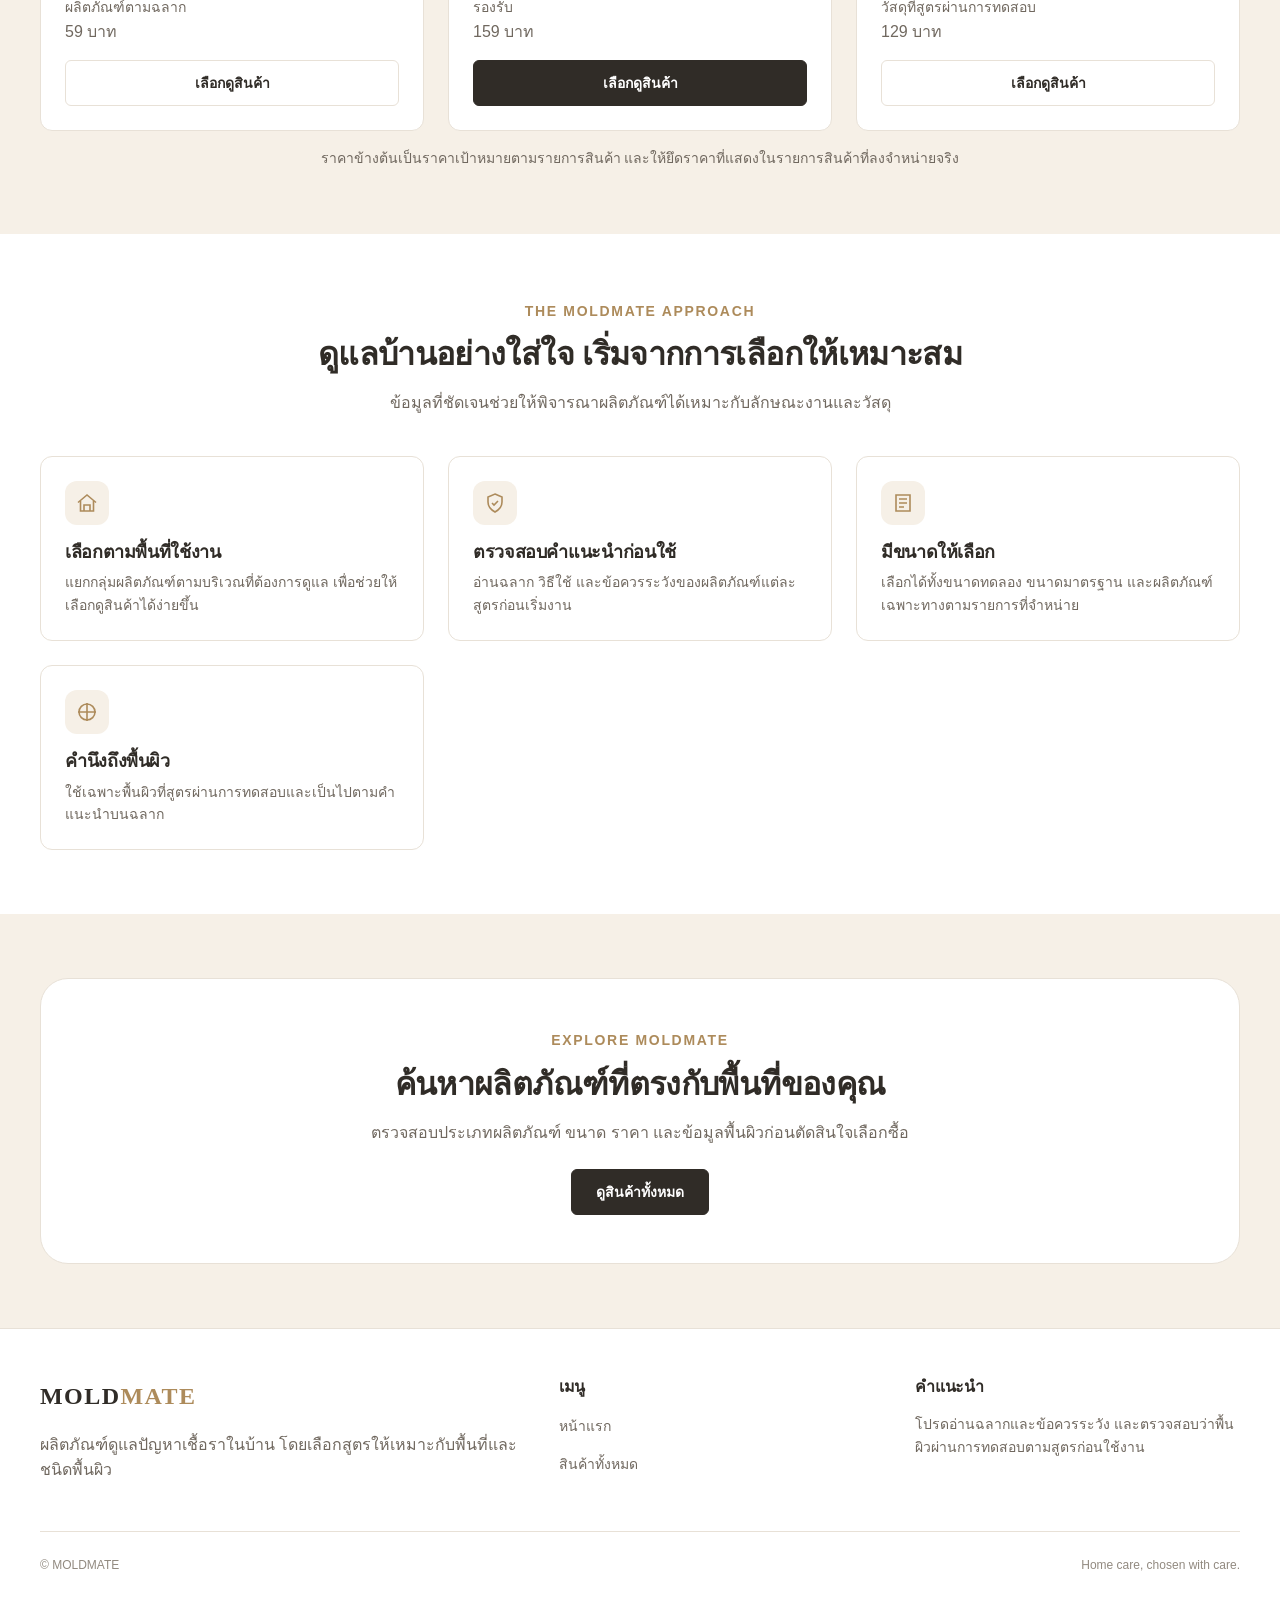
==== commit 9e1b5634: "Update index.html" ====
--- a/index.html
+++ b/index.html
@@ -45,28 +45,39 @@
             <div class="hero-collection-heading">
               <span class="eyebrow">MOLDMATE COLLECTION</span>
               <p>Care for every corner</p>
-            </div>
-            <div class="hero-bottles">
-              <div class="hero-bottle hero-bottle--bathroom">
-                <span class="bottle-cap"></span>
-                <span class="bottle-label">MOLD<br>MATE</span>
-                <span class="bottle-subtitle">BATHROOM</span>
-              </div>
-              <div class="hero-bottle hero-bottle--wall">
-                <span class="bottle-cap"></span>
-                <span class="bottle-label">MOLD<br>MATE</span>
-                <span class="bottle-subtitle">WALL CARE</span>
-              </div>
-              <div class="hero-bottle hero-bottle--furniture">
-                <span class="bottle-cap"></span>
-                <span class="bottle-label">MOLD<br>MATE</span>
-                <span class="bottle-subtitle">FURNITURE</span>
-              </div>
-              <div class="hero-bottle hero-bottle--home">
-                <span class="bottle-cap"></span>
-                <span class="bottle-label">MOLD<br>MATE</span>
-                <span class="bottle-subtitle">HOME CARE</span>
-              </div>
+            </div>            
+            <div class="hero-product">
+              <img
+                src="images/bathroom-care.png"
+                alt="MOLDMATE Bathroom Care"
+              />
+              <p>Bathroom Care</p>
+            </div>
+          
+            <div class="hero-product">
+              <img
+                src="images/wall-care.png"
+                alt="MOLDMATE Wall Care"
+              />
+              <p>Wall Care</p>
+            </div>
+          
+            <div class="hero-product">
+              <img
+                src="images/furniture-care.png"
+                alt="MOLDMATE Furniture Care"
+              />
+              <p>Furniture Care</p>
+            </div>
+          
+            <div class="hero-product">
+              <img
+                src="images/home-care.png"
+                alt="MOLDMATE Home Care"
+              />
+              <p>Home Care</p>
+            </div>
+          </div>
             </div>
             <p class="hero-collection-note">เลือกสูตรตามพื้นผิวที่ผ่านการทดสอบ</p>
           </div>
--- a/style.css
+++ b/style.css
@@ -955,3 +955,128 @@
     transition-duration: 0.01ms !important;
   }
 }
+
+/* MOLDMATE homepage collection */
+.hero-inner {
+  display: grid;
+  grid-template-columns: minmax(0, 1fr) minmax(0, 1fr);
+  align-items: center;
+  gap: 48px;
+}
+
+.hero-media {
+  overflow: visible;
+  border: 0;
+  background: transparent;
+}
+
+.hero-collection {
+  padding: 28px 24px 20px;
+  border: 1px solid #e8dfd2;
+  border-radius: 24px;
+  background: #f5efe5;
+}
+
+.hero-collection-heading .eyebrow {
+  display: block;
+  margin-bottom: 8px;
+}
+
+.hero-collection-heading p {
+  margin: 0 0 28px;
+  color: #796b5b;
+}
+
+.hero-bottles {
+  display: grid;
+  grid-template-columns: repeat(4, minmax(0, 1fr));
+  align-items: end;
+  gap: 12px;
+  padding-top: 8px;
+}
+
+.hero-bottle {
+  position: relative;
+  display: flex;
+  min-width: 0;
+  height: 210px;
+  flex-direction: column;
+  align-items: center;
+  justify-content: center;
+  padding: 24px 5px 12px;
+  border: 1px solid rgba(70, 55, 40, 0.12);
+  border-radius: 12px 12px 18px 18px;
+  box-shadow: 0 8px 16px rgba(65, 48, 30, 0.10);
+  color: #fff;
+  text-align: center;
+}
+
+.bottle-cap {
+  position: absolute;
+  top: -15px;
+  left: 50%;
+  width: 34px;
+  height: 22px;
+  transform: translateX(-50%);
+  border-radius: 5px 5px 2px 2px;
+  background: #d9d3c9;
+  border: 1px solid rgba(0, 0, 0, 0.12);
+}
+
+.bottle-label {
+  font-family: Georgia, serif;
+  font-size: clamp(12px, 1.3vw, 19px);
+  font-weight: 700;
+  line-height: 1.15;
+  overflow-wrap: anywhere;
+}
+
+.bottle-subtitle {
+  margin-top: 12px;
+  font-size: clamp(8px, 0.8vw, 11px);
+  font-weight: 700;
+  line-height: 1.3;
+  letter-spacing: 0.04em;
+  overflow-wrap: anywhere;
+}
+
+.hero-bottle--bathroom {
+  background: #b94b43;
+}
+
+.hero-bottle--wall {
+  background: #5c8060;
+}
+
+.hero-bottle--furniture {
+  background: #9a7655;
+}
+
+.hero-bottle--home {
+  background: #4d789d;
+}
+
+.hero-collection-note {
+  margin: 20px 0 0;
+  color: #796b5b;
+  font-size: 13px;
+}
+
+@media (max-width: 760px) {
+  .hero-inner {
+    grid-template-columns: 1fr;
+    gap: 32px;
+  }
+
+  .hero-bottles {
+    gap: 8px;
+  }
+
+  .hero-bottle {
+    height: 175px;
+  }
+
+  .hero-collection {
+    padding: 24px 16px 18px;
+  }
+}
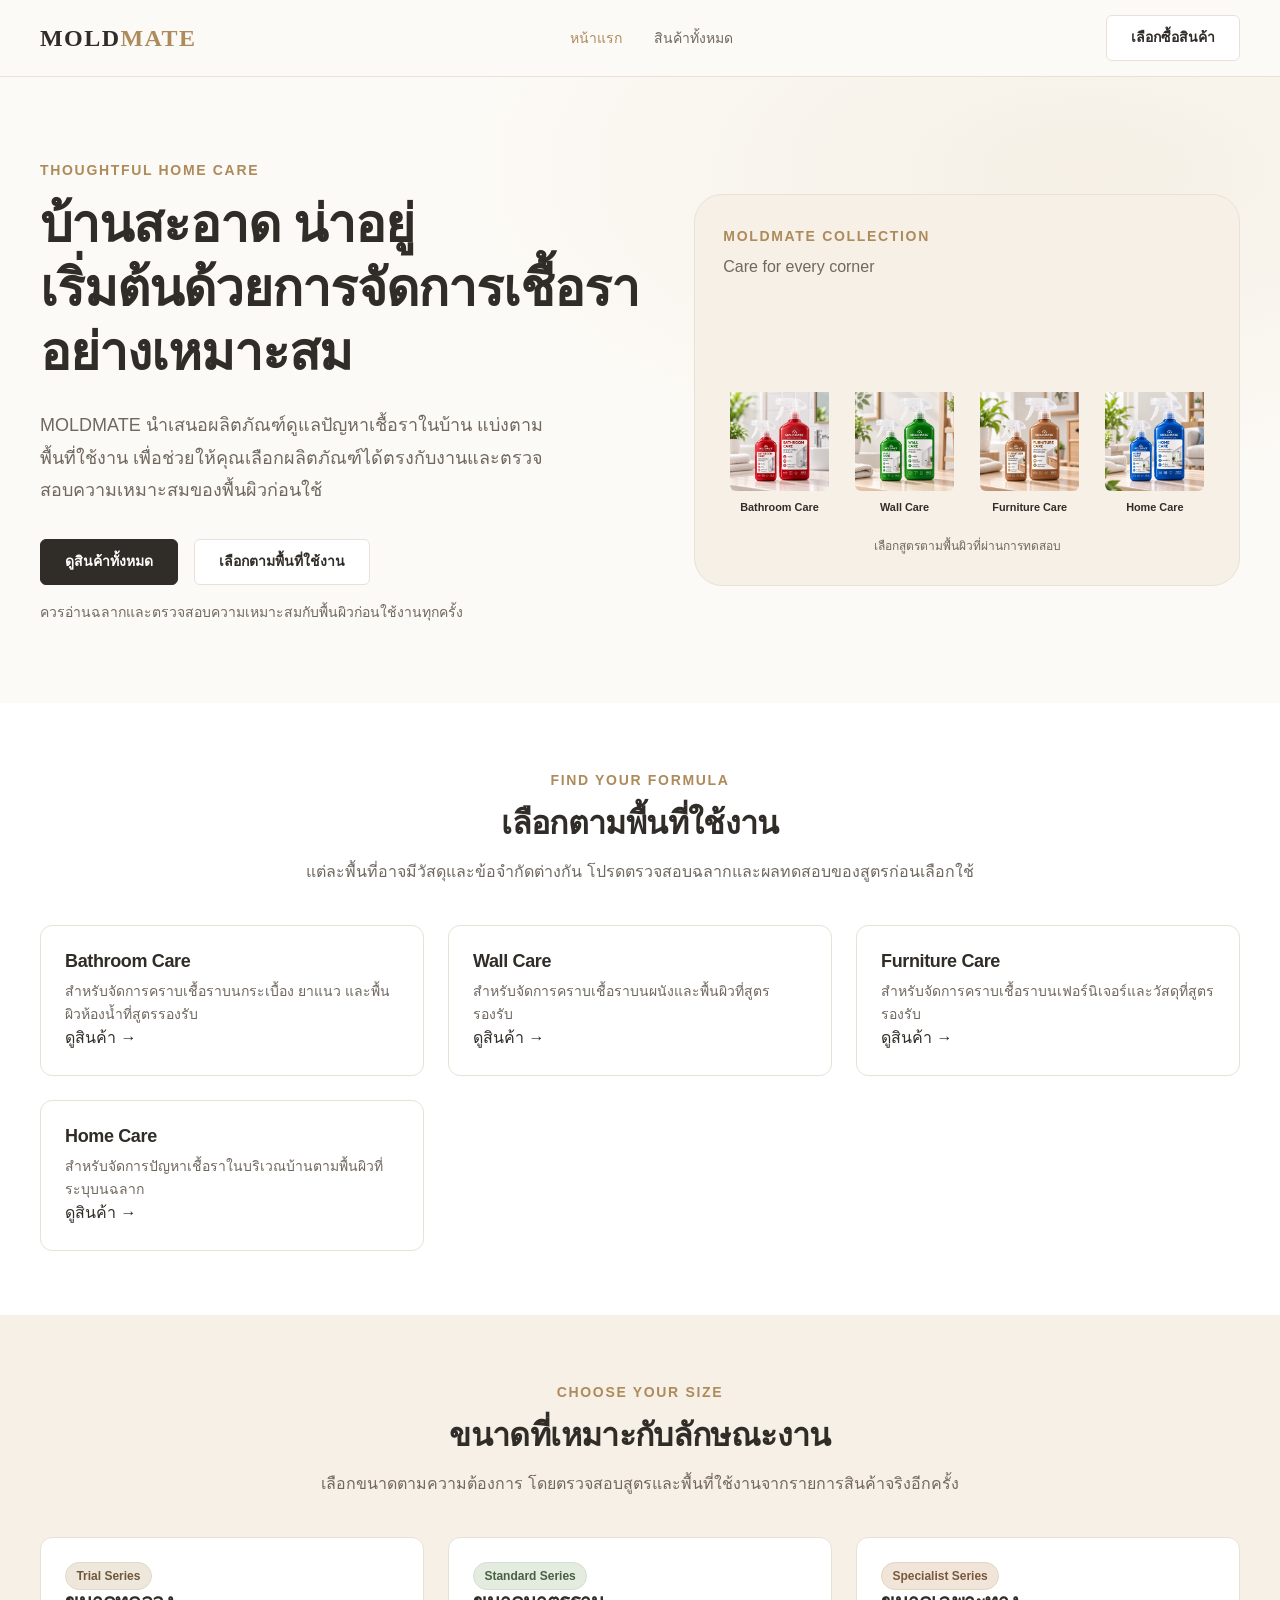
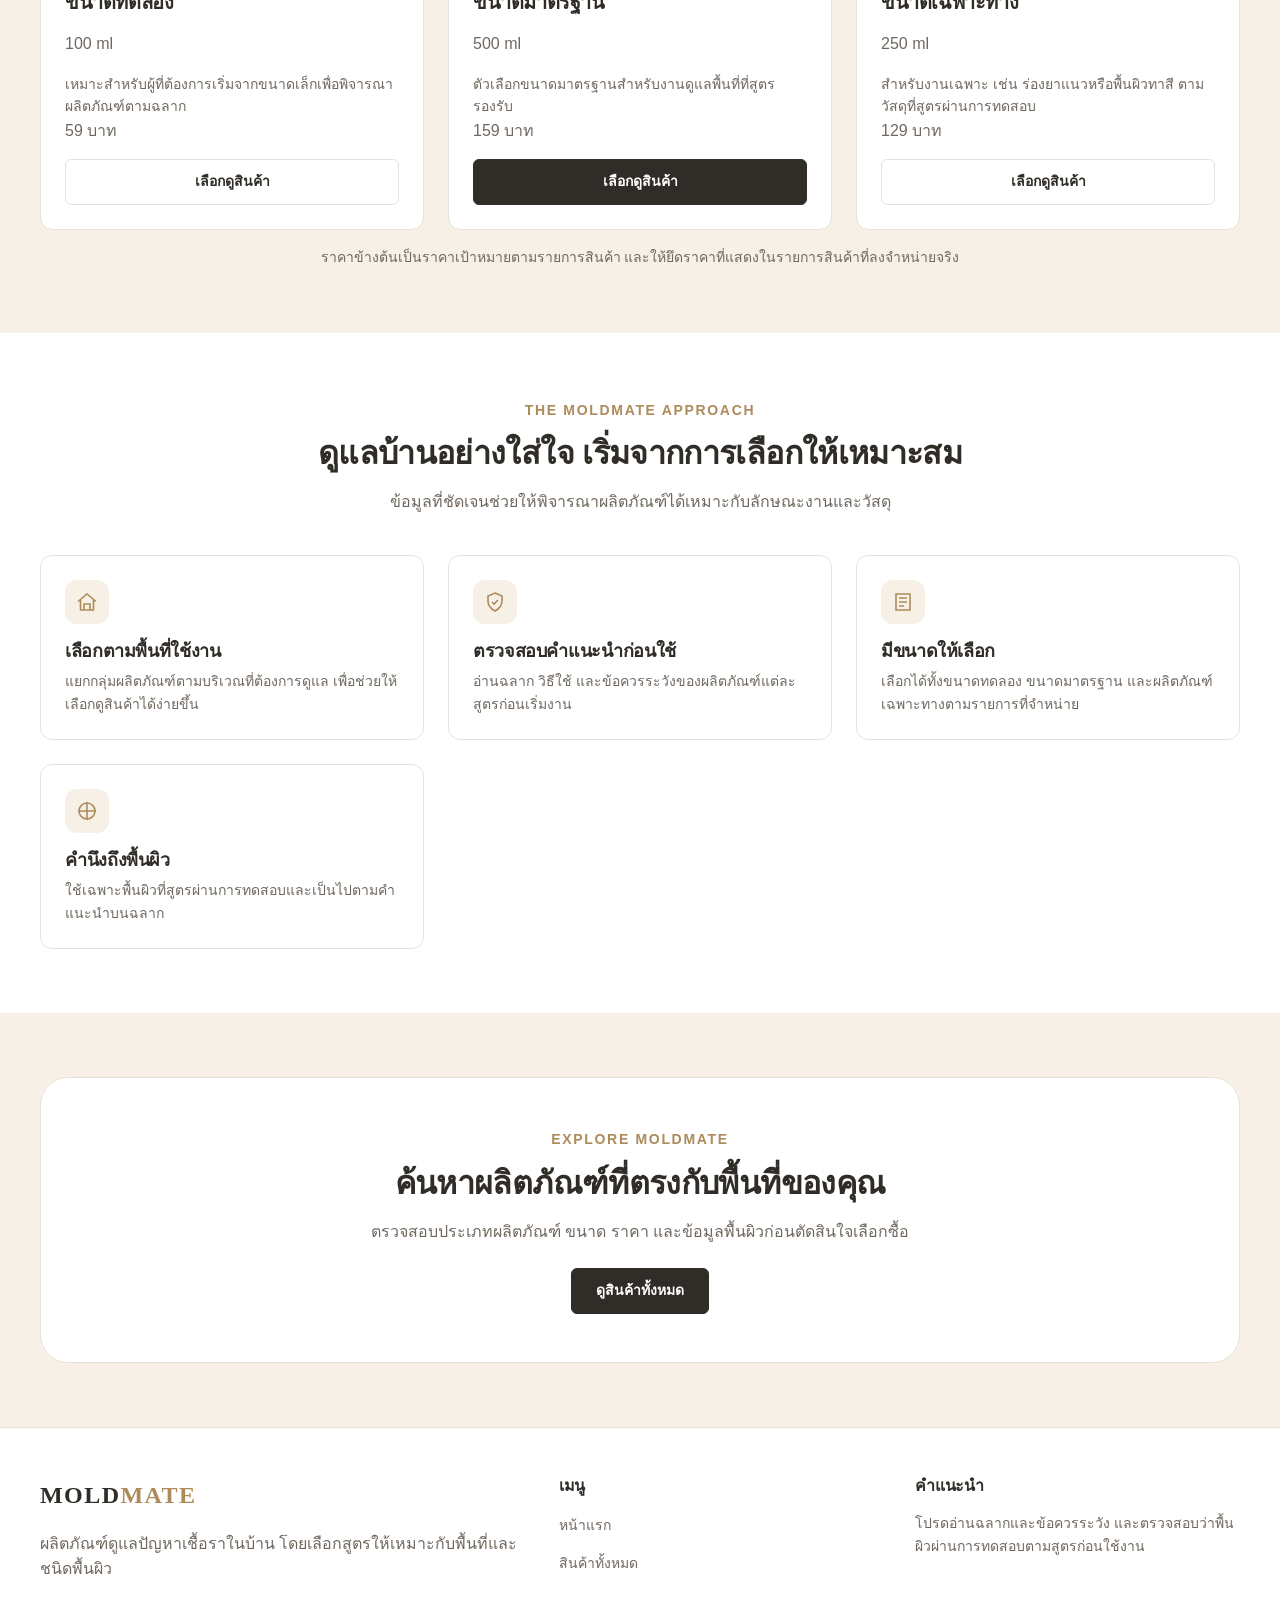
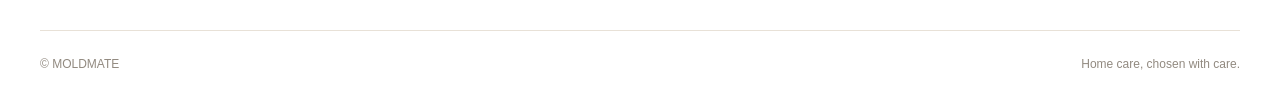
==== commit b8353108: "Add files via upload" ====
--- a/index.html
+++ b/index.html
@@ -40,49 +40,33 @@
           <p class="text-small mt-4 mb-0">ควรอ่านฉลากและตรวจสอบความเหมาะสมกับพื้นผิวก่อนใช้งานทุกครั้ง</p>
         </div>
 
-        <div class="hero-media" aria-label="แนวคิดผลิตภัณฑ์ MOLDMATE">
-          <div class="hero-collection" role="img" aria-label="ภาพประกอบแนวคิดผลิตภัณฑ์ดูแลบ้าน 4 ประเภท">
+        <div class="hero-media" aria-label="ผลิตภัณฑ์ MOLDMATE 4 ประเภท">
+          <div class="hero-collection">
             <div class="hero-collection-heading">
               <span class="eyebrow">MOLDMATE COLLECTION</span>
               <p>Care for every corner</p>
-            </div>            
-            <div class="hero-product">
-              <img
-                src="images/bathroom-care.png"
-                alt="MOLDMATE Bathroom Care"
-              />
-              <p>Bathroom Care</p>
             </div>
-          
-            <div class="hero-product">
-              <img
-                src="images/wall-care.png"
-                alt="MOLDMATE Wall Care"
-              />
-              <p>Wall Care</p>
-            </div>
-          
-            <div class="hero-product">
-              <img
-                src="images/furniture-care.png"
-                alt="MOLDMATE Furniture Care"
-              />
-              <p>Furniture Care</p>
-            </div>
-          
-            <div class="hero-product">
-              <img
-                src="images/home-care.png"
-                alt="MOLDMATE Home Care"
-              />
-              <p>Home Care</p>
-            </div>
-          </div>
+            <div class="hero-bottles">
+              <a class="hero-product" href="product.html?category=bathroom">
+                <img src="images/bathroom.jpg" alt="MOLDMATE Bathroom Care" loading="eager">
+                <span>Bathroom Care</span>
+              </a>
+              <a class="hero-product" href="product.html?category=wall">
+                <img src="images/wall.jpg" alt="MOLDMATE Wall Care" loading="eager">
+                <span>Wall Care</span>
+              </a>
+              <a class="hero-product" href="product.html?category=furniture">
+                <img src="images/furniture.jpg" alt="MOLDMATE Furniture Care" loading="eager">
+                <span>Furniture Care</span>
+              </a>
+              <a class="hero-product" href="product.html?category=home">
+                <img src="images/home.jpg" alt="MOLDMATE Home Care" loading="eager">
+                <span>Home Care</span>
+              </a>
             </div>
             <p class="hero-collection-note">เลือกสูตรตามพื้นผิวที่ผ่านการทดสอบ</p>
           </div>
         </div>
-      </div>
     </section>
 
     <section class="section section--white" id="product-types">
--- a/style.css
+++ b/style.css
@@ -956,127 +956,86 @@
   }
 }
 
-/* MOLDMATE homepage collection */
-.hero-inner {
-  display: grid;
-  grid-template-columns: minmax(0, 1fr) minmax(0, 1fr);
-  align-items: center;
-  gap: 48px;
-}
-
+
+/* MOLDMATE homepage product collection - compact real product images */
 .hero-media {
-  overflow: visible;
-  border: 0;
-  background: transparent;
+  overflow: hidden;
+  min-width: 0;
+  border: 1px solid var(--color-border);
+  border-radius: var(--radius-xl);
+  background: var(--color-cream);
 }
 
 .hero-collection {
-  padding: 28px 24px 20px;
-  border: 1px solid #e8dfd2;
-  border-radius: 24px;
-  background: #f5efe5;
+  padding: clamp(1rem, 2.2vw, 1.75rem);
 }
 
 .hero-collection-heading .eyebrow {
-  display: block;
-  margin-bottom: 8px;
+  margin-bottom: 0.4rem;
 }
 
 .hero-collection-heading p {
-  margin: 0 0 28px;
-  color: #796b5b;
+  margin-bottom: 1.25rem;
 }
 
 .hero-bottles {
   display: grid;
   grid-template-columns: repeat(4, minmax(0, 1fr));
-  align-items: end;
-  gap: 12px;
-  padding-top: 8px;
-}
-
-.hero-bottle {
-  position: relative;
+  align-items: start;
+  gap: clamp(0.35rem, 1vw, 0.8rem);
+}
+
+.hero-product {
   display: flex;
   min-width: 0;
-  height: 210px;
   flex-direction: column;
   align-items: center;
-  justify-content: center;
-  padding: 24px 5px 12px;
-  border: 1px solid rgba(70, 55, 40, 0.12);
-  border-radius: 12px 12px 18px 18px;
-  box-shadow: 0 8px 16px rgba(65, 48, 30, 0.10);
-  color: #fff;
+  gap: 0.55rem;
+  padding: 0.35rem;
+  border: 1px solid transparent;
+  border-radius: var(--radius-md);
   text-align: center;
-}
-
-.bottle-cap {
-  position: absolute;
-  top: -15px;
-  left: 50%;
-  width: 34px;
-  height: 22px;
-  transform: translateX(-50%);
-  border-radius: 5px 5px 2px 2px;
-  background: #d9d3c9;
-  border: 1px solid rgba(0, 0, 0, 0.12);
-}
-
-.bottle-label {
-  font-family: Georgia, serif;
-  font-size: clamp(12px, 1.3vw, 19px);
-  font-weight: 700;
-  line-height: 1.15;
+  transition: background-color var(--transition-fast), border-color var(--transition-fast);
+}
+
+.hero-product:hover {
+  border-color: var(--color-border);
+  background: rgb(255 255 255 / 65%);
+}
+
+.hero-product img {
+  display: block;
+  width: 100%;
+  height: clamp(115px, 15vw, 185px);
+  object-fit: contain;
+  object-position: center bottom;
+  border-radius: var(--radius-sm);
+  background: transparent;
+}
+
+.hero-product span {
+  color: var(--color-text);
+  font-size: clamp(0.65rem, 0.85vw, 0.8rem);
+  font-weight: 600;
+  line-height: 1.35;
   overflow-wrap: anywhere;
 }
 
-.bottle-subtitle {
-  margin-top: 12px;
-  font-size: clamp(8px, 0.8vw, 11px);
-  font-weight: 700;
-  line-height: 1.3;
-  letter-spacing: 0.04em;
-  overflow-wrap: anywhere;
-}
-
-.hero-bottle--bathroom {
-  background: #b94b43;
-}
-
-.hero-bottle--wall {
-  background: #5c8060;
-}
-
-.hero-bottle--furniture {
-  background: #9a7655;
-}
-
-.hero-bottle--home {
-  background: #4d789d;
-}
-
 .hero-collection-note {
-  margin: 20px 0 0;
-  color: #796b5b;
-  font-size: 13px;
-}
-
-@media (max-width: 760px) {
-  .hero-inner {
-    grid-template-columns: 1fr;
-    gap: 32px;
-  }
-
-  .hero-bottles {
-    gap: 8px;
-  }
-
-  .hero-bottle {
-    height: 175px;
-  }
-
-  .hero-collection {
-    padding: 24px 16px 18px;
-  }
-}
+  margin: 1rem 0 0;
+  font-size: var(--font-size-xs);
+  text-align: center;
+}
+
+@media (max-width: 768px) {
+  .hero-media { width: 100%; }
+  .hero-bottles { gap: 0.4rem; }
+  .hero-product { padding: 0.2rem; }
+  .hero-product img { height: 145px; }
+  .hero-product span { font-size: 0.7rem; }
+}
+
+@media (max-width: 380px) {
+  .hero-product img { height: 115px; }
+  .hero-product span { font-size: 0.62rem; }
+}
